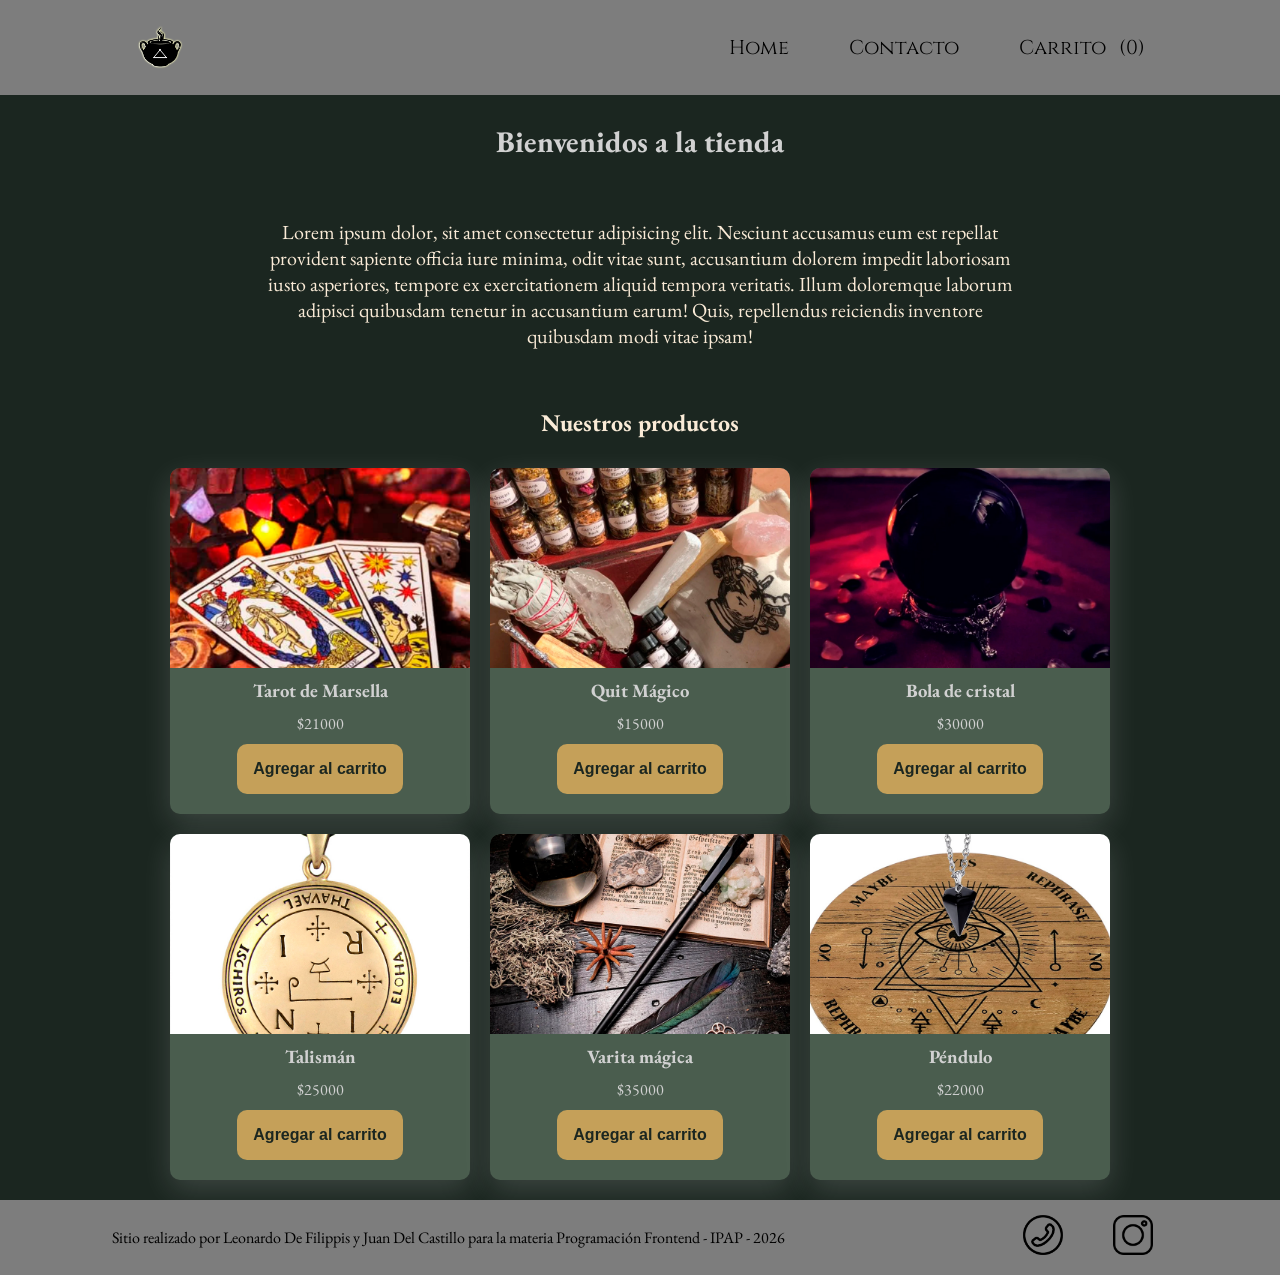
==== index.html @ 55ae88da "Programación Frontend TP integrador Proyecto en su primer etapa" ====
<!DOCTYPE html>
<html lang="en">
<head>
    <meta charset="UTF-8">
    <link rel="preconnect" href="https://fonts.googleapis.com">
    <meta name="viewport" content="width=device-width, initial-scale=1.0">
    <link rel="preconnect" href="https://fonts.gstatic.com" crossorigin>
    <link href="https://fonts.googleapis.com/css2?family=Cinzel:wght@400..900&family=Open+Sans:ital,wght@0,300..800;1,300..800&display=swap" rel="stylesheet">
    <link rel="preconnect" href="https://fonts.googleapis.com">
    <link rel="preconnect" href="https://fonts.gstatic.com" crossorigin>
    <link href="https://fonts.googleapis.com/css2?family=Almendra:ital,wght@0,400;0,700;1,400;1,700&family=Cinzel:wght@400..900&family=Open+Sans:ital,wght@0,300..800;1,300..800&display=swap" rel="stylesheet">
    <link rel="preconnect" href="https://fonts.googleapis.com">
    <link rel="preconnect" href="https://fonts.gstatic.com" crossorigin>
    <link href="https://fonts.googleapis.com/css2?family=Almendra:ital,wght@0,400;0,700;1,400;1,700&family=Cinzel:wght@400..900&family=EB+Garamond:ital,wght@0,400..800;1,400..800&family=Open+Sans:ital,wght@0,300..800;1,300..800&display=swap" rel="stylesheet">
    <link rel="stylesheet" href="./css/styles.css">
    <title>PROGRAMACIÓN FRONTEND - Actividad final integradora</title>
</head>
<body>
    <header>
        <div class="div-logo">
            <img src="./img/logo.PNG" href="./index.html" class="logo">
        </div>
 
        <nav class="header-nav">
            <ul>
                <li><a href="../index.html">Home</a></li>
                <li><a href="./pages/contacto.html">Contacto</a></li>
                <li><a href="./pages/carrito.html">Carrito<span id="contador-carrito"> (0)</span></a></li>

            </ul>

        </nav>
    </header>

    <main>
        <h1 class="titulo-home text-secondary">Bienvenidos a la tienda</h1>
        <p class="parrafo">Lorem ipsum dolor, sit amet consectetur adipisicing elit. Nesciunt accusamus eum est repellat provident sapiente officia iure minima, odit vitae sunt, accusantium dolorem impedit laboriosam iusto asperiores, tempore ex exercitationem aliquid tempora veritatis. Illum doloremque laborum adipisci quibusdam tenetur in accusantium earum! Quis, repellendus reiciendis inventore quibusdam modi vitae ipsam!</p>
        <section>
            <h2 class="titulo-productos text-secundary">Nuestros productos</h2>
            <div id="contenedor-tarjetas" class="contenedor-tarjetas">
                <!-- <article class=" card text-secondary">
                    <img src="./img/1.JPG" alt=¨Cartas del tarot de Masella¨ />
                    <h3>Tarot de Marsella</h3>
                    <p>72 cartas del tarot de Marsella</p>
                    <p>$21000</p>
                    <button class="btn bg-secondary text-dark">Agregar al carrito</button>
                </article>
                 
                <article class=" card text-secondary">
                    <img src="./img/2.JPG" alt=¨Cartas del tarot de Masella¨ />
                    <h3>Quit Mágico</h3>
                    <p>Herramientas para comenzar tus hechizos</p>
                    <p>$15000</p>
                    <button class="btn bg-secondary text-dark">Agregar al carrito</button>
                </article>
                
                <article class=" card text-secondary">
                    <img src="./img/3.JPG" alt=¨Cartas del tarot de Masella¨ />
                    <h3>Bola de cristal</h3>
                    <p>Herramienta para ver más allá de tus ojos</p>
                    <p>$30000</p>
                    <button class="btn bg-secondary text-dark">Agregar al carrito</button>
                </article>

                 <article class=" card text-secondary">
                    <img src="./img/4.JPG" alt=¨Cartas del tarot de Masella¨ />
                    <h3>Talisman</h3>
                    <p>Talismanes de protección</p>
                    <p>$15000</p>
                    <button class="btn bg-secondary text-dark">Agregar al carrito</button>
                </article>

             <article class=" card text-secondary">
                    <img src="./img/5.JPG" alt=¨Cartas del tarot de Masella¨ />
                    <h3>Varita mágica</h3>
                    <p>Varita para poder realizar tus hechizos</p>
                    <p>$35000</p>
                    <button class="btn bg-secondary text-dark">Agregar al carrito</button>
                </article>

                 <article class=" card text-secondary">
                    <img src="./img/6.JPG" alt=¨Cartas del tarot de Masella¨ />
                    <h3>Péndulo</h3>
                    <p>Herramienta para comunicarse con otros seres</p>
                    <p>$22000</p>
                    <button class="btn bg-secondary text-dark">Agregar al carrito</button>
                </article> -->

            </div>    

        </section>
    </main> 

    <footer>
        <p>Sitio realizado por Leonardo De Filippis y Juan Del Castillo para la materia Programación Frontend - IPAP - 2026</p>
        <nav>
            <ul class="footer-list">
                <li><img src="./img/ws.png" alt="logo-whatsapp"/></li>
                <li><img src="./img/instagram.png" alt="logo-instagram"/></li>
            </ul>
        </nav>
    </footer>   
    <script type="module" src="./js/index.js"></script>
</body>
</html>
---- css/styles.css ----
*{
    margin: 0;
    padding: 0;
    box-sizing: border-box;
}

html {
    font-size: 62.5%;
}

body{
    font-family: EB Garamond;
    font-size: 1.6rem;
    background: #1B2620;
    color: antiquewhite;
    display: flex;
    flex-direction: column;
    height: 100vh;
}

main {
    width: 80%;
    margin: auto;
    padding-bottom: 2rem;
    flex: 1;
    
    display: flex;
    flex-direction: column;
    align-items: center;
}

h1{
    font-size: 3rem;
    font-weight: 800px;
    line-height: 1.15;
    margin: 3rem 0;
}
h2{
    color: antiquewhite;
    font-size: 2.4rem;
    font-weight: 700;
    line-height: 1.2;
    text-align: center;
    margin: 3rem 0;
}

.btn {
    border:none;
    font-size: 1.6rem;
    font-weight: bold;
    padding: 1.6rem;
    border-radius: 1rem;
    color: #D1D1D1;
}

.btn-eliminar-carrito {
    background-color: #477a46;
    border: 2px solid #b8d0a6;
}

.btn-vaciar-carrito {
    background-color:#C5A059;
    color: #1d1a20;
}

.btn-vaciar-carrito:hover {
    background-color: #C5A059;
}


header, footer{
    background-color: #7D7D7D ;
    color: black;
    width: 100%;
    display: flex;
    justify-content: space-around;
    align-items: center;

}

.div-logo {
    margin-left: 2rem;
    font-weight: bold;
}

.logo, .header-nav ul li a{
    text-decoration: none;
    font-size: 2rem;
    color: inherit;
    display: inline-block;
    padding: 2rem;
}

.logo{
   width: 22%;
   
}

.header-nav{
    margin-right: 2rem;
    font-family: Cinzel;
}

.header-nav ul,
footer .footer-list {
    list-style: none;

    display: flex;
    gap: 2rem;
}

.footer-list img {
    width: 5rem;
    padding: 0.5rem;
}

.footer-list li{
padding: 1rem;
}

#contador-carrito {
    margin-left: 8px;
}

/*--------------COLORES----------------*/

.bg-primary {
    background-color: blue;
}
.bg-secondary {
    background-color: #C5A059;
}
.text-light {
    color: #7D7D7D;
}
.text-dark{
    color: #1B2620;
}
.text-secondary{
    color:#D1D1D1;
}


/*--------------HOME----------------*/

.parrafo{
    width: 80%;
    text-align: center;
    font-size: 2rem;
    padding: 3rem;
}

.contenedor-tarjetas{
    margin-top:2rem;
    display: flex;
    justify-content: center;
    flex-wrap: wrap;
    gap:2rem;
}
.card {
    background-color: #4A5D4E;
    width: 30rem;
    border-radius: 1rem;
    overflow: hidden;
    display: flex;
    flex-direction: column;
    align-items: center;
    gap: 1rem;
    padding-bottom: 2rem;
    box-shadow: 0 10px 30px rgba(255, 255, 255, 0.15);
    color: #D1D1D1;

}
.card img{
    width: 100%;
    height: 20rem;
    object-fit: cover;
}


/*--------------Contactos----------------*/

.titulo-contacto{
    margin: 2rem 0;
}

.form-contacto{
    background-color: #7D7D7D;
    color: #1B2620;
    width: 100%;
    max-width: 50rem;
    font-size: 2rem;
    padding: 3rem;
    border-radius: 1rem;

    box-shadow: 0 10px 30px rgba(255, 255, 255, 0.15);

}

.grupo-input{
    display: flex;
    flex-direction: column;
    gap: 0.8rem;
    margin-bottom: 2rem;

}

.grupo-input input,
.grupo-input textarea{
    border: none;
    background-color: transparent;
    border-bottom: solid 2px #C5A059;
    margin-bottom: 3rem;
}
/*--------------Carrito----------------*/

.mensaje-carrito-vacio {
    font-size: 2.5rem;
    text-align: center;
    margin-top: 2rem;
}

.acciones-carrito {
    margin-top: 2rem;
}


/*--------------MEDIA QUERIES----------------*/

@media (max-width:600px){

    header,
    footer {
        flex-direction: column;
    }
.header-nav,
div logo {
    margin: 0;
}

.logo {
    visibility: hidden;
    display: none;
}

}
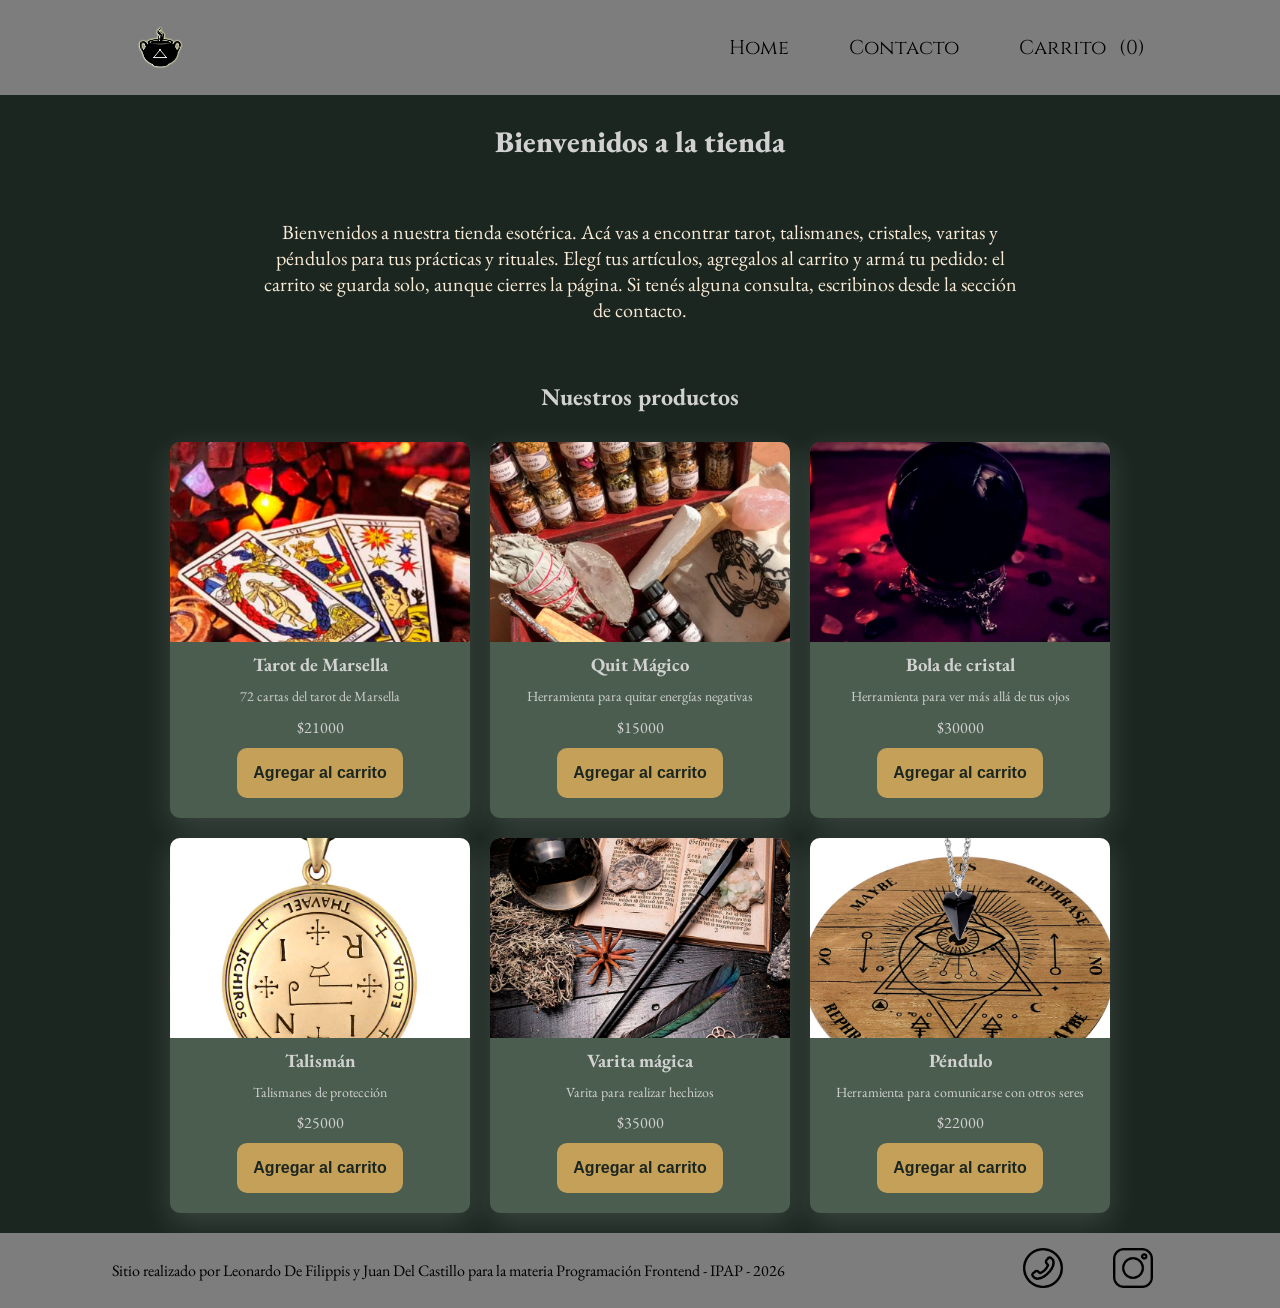
==== commit 558c14d4: "corrección de errores Encontré varios errores en styles.css productos.json index.html contacto index" ====
--- a/index.html
+++ b/index.html
@@ -1,29 +1,26 @@
 <!DOCTYPE html>
-<html lang="en">
+<html lang="es">
 <head>
     <meta charset="UTF-8">
-    <link rel="preconnect" href="https://fonts.googleapis.com">
     <meta name="viewport" content="width=device-width, initial-scale=1.0">
-    <link rel="preconnect" href="https://fonts.gstatic.com" crossorigin>
-    <link href="https://fonts.googleapis.com/css2?family=Cinzel:wght@400..900&family=Open+Sans:ital,wght@0,300..800;1,300..800&display=swap" rel="stylesheet">
+    <meta name="description" content="Tienda Esotérica: catálogo de artículos esotéricos con carrito de compras y contacto. Programación Frontend - 2026.">
     <link rel="preconnect" href="https://fonts.googleapis.com">
     <link rel="preconnect" href="https://fonts.gstatic.com" crossorigin>
-    <link href="https://fonts.googleapis.com/css2?family=Almendra:ital,wght@0,400;0,700;1,400;1,700&family=Cinzel:wght@400..900&family=Open+Sans:ital,wght@0,300..800;1,300..800&display=swap" rel="stylesheet">
-    <link rel="preconnect" href="https://fonts.googleapis.com">
-    <link rel="preconnect" href="https://fonts.gstatic.com" crossorigin>
-    <link href="https://fonts.googleapis.com/css2?family=Almendra:ital,wght@0,400;0,700;1,400;1,700&family=Cinzel:wght@400..900&family=EB+Garamond:ital,wght@0,400..800;1,400..800&family=Open+Sans:ital,wght@0,300..800;1,300..800&display=swap" rel="stylesheet">
+    <link href="https://fonts.googleapis.com/css2?family=Cinzel:wght@400..900&family=EB+Garamond:ital,wght@0,400..800;1,400..800&display=swap" rel="stylesheet">
     <link rel="stylesheet" href="./css/styles.css">
-    <title>PROGRAMACIÓN FRONTEND - Actividad final integradora</title>
+    <title>Tienda Esotérica - Inicio | Programación Frontend</title>
 </head>
 <body>
     <header>
         <div class="div-logo">
-            <img src="./img/logo.PNG" href="./index.html" class="logo">
+            <a href="./index.html" aria-label="Volver al inicio">
+                <img src="./img/logo.PNG" alt="Logo de Tienda Esotérica" class="logo">
+            </a>
         </div>
  
         <nav class="header-nav">
             <ul>
-                <li><a href="../index.html">Home</a></li>
+                <li><a href="./index.html">Home</a></li>
                 <li><a href="./pages/contacto.html">Contacto</a></li>
                 <li><a href="./pages/carrito.html">Carrito<span id="contador-carrito"> (0)</span></a></li>
 
@@ -34,9 +31,9 @@
 
     <main>
         <h1 class="titulo-home text-secondary">Bienvenidos a la tienda</h1>
-        <p class="parrafo">Lorem ipsum dolor, sit amet consectetur adipisicing elit. Nesciunt accusamus eum est repellat provident sapiente officia iure minima, odit vitae sunt, accusantium dolorem impedit laboriosam iusto asperiores, tempore ex exercitationem aliquid tempora veritatis. Illum doloremque laborum adipisci quibusdam tenetur in accusantium earum! Quis, repellendus reiciendis inventore quibusdam modi vitae ipsam!</p>
+        <p class="parrafo">Bienvenidos a nuestra tienda esotérica. Acá vas a encontrar tarot, talismanes, cristales, varitas y péndulos para tus prácticas y rituales. Elegí tus artículos, agregalos al carrito y armá tu pedido: el carrito se guarda solo, aunque cierres la página. Si tenés alguna consulta, escribinos desde la sección de contacto.</p>
         <section>
-            <h2 class="titulo-productos text-secundary">Nuestros productos</h2>
+            <h2 class="titulo-productos text-secondary">Nuestros productos</h2>
             <div id="contenedor-tarjetas" class="contenedor-tarjetas">
                 <!-- <article class=" card text-secondary">
                     <img src="./img/1.JPG" alt=¨Cartas del tarot de Masella¨ />
--- a/css/styles.css
+++ b/css/styles.css
@@ -31,7 +31,7 @@
 
 h1{
     font-size: 3rem;
-    font-weight: 800px;
+    font-weight: 800;
     line-height: 1.15;
     margin: 3rem 0;
 }
@@ -58,13 +58,26 @@
     border: 2px solid #b8d0a6;
 }
 
+.btn-eliminar-carrito:hover {
+    background-color: #568f54;
+}
+
 .btn-vaciar-carrito {
     background-color:#C5A059;
     color: #1d1a20;
 }
 
 .btn-vaciar-carrito:hover {
-    background-color: #C5A059;
+    background-color: #D9B772;
+}
+
+/* estado de foco visible: accesibilidad (navegación con teclado) */
+a:focus-visible,
+button:focus-visible,
+input:focus-visible,
+textarea:focus-visible {
+    outline: 3px solid #C5A059;
+    outline-offset: 3px;
 }
 
 
@@ -175,6 +188,13 @@
     width: 100%;
     height: 20rem;
     object-fit: cover;
+}
+
+.card-desc{
+    font-size: 1.4rem;
+    line-height: 1.4;
+    text-align: center;
+    padding: 0 1.5rem;
 }
 
 
@@ -212,6 +232,22 @@
     border-bottom: solid 2px #C5A059;
     margin-bottom: 3rem;
 }
+
+/* mensaje de error del formulario de contacto (contraste 13.3:1 sobre #1B2620) */
+.mensaje-error{
+    background-color: #1B2620;
+    color: #FAEBD7;
+    border-left: solid 4px #C5A059;
+    border-radius: 0.4rem;
+    font-size: 1.5rem;
+    line-height: 1.4;
+    padding: 1.2rem 1.4rem;
+    margin-bottom: 1.8rem;
+}
+
+.mensaje-error:empty{
+    display: none;
+}
 /*--------------Carrito----------------*/
 
 .mensaje-carrito-vacio {
@@ -233,14 +269,15 @@
     footer {
         flex-direction: column;
     }
-.header-nav,
-div logo {
-    margin: 0;
-}
-
-.logo {
-    visibility: hidden;
-    display: none;
-}
-
-}
+
+    .header-nav,
+    .div-logo {
+        margin: 0;
+    }
+
+    .logo {
+        visibility: hidden;
+        display: none;
+    }
+
+}
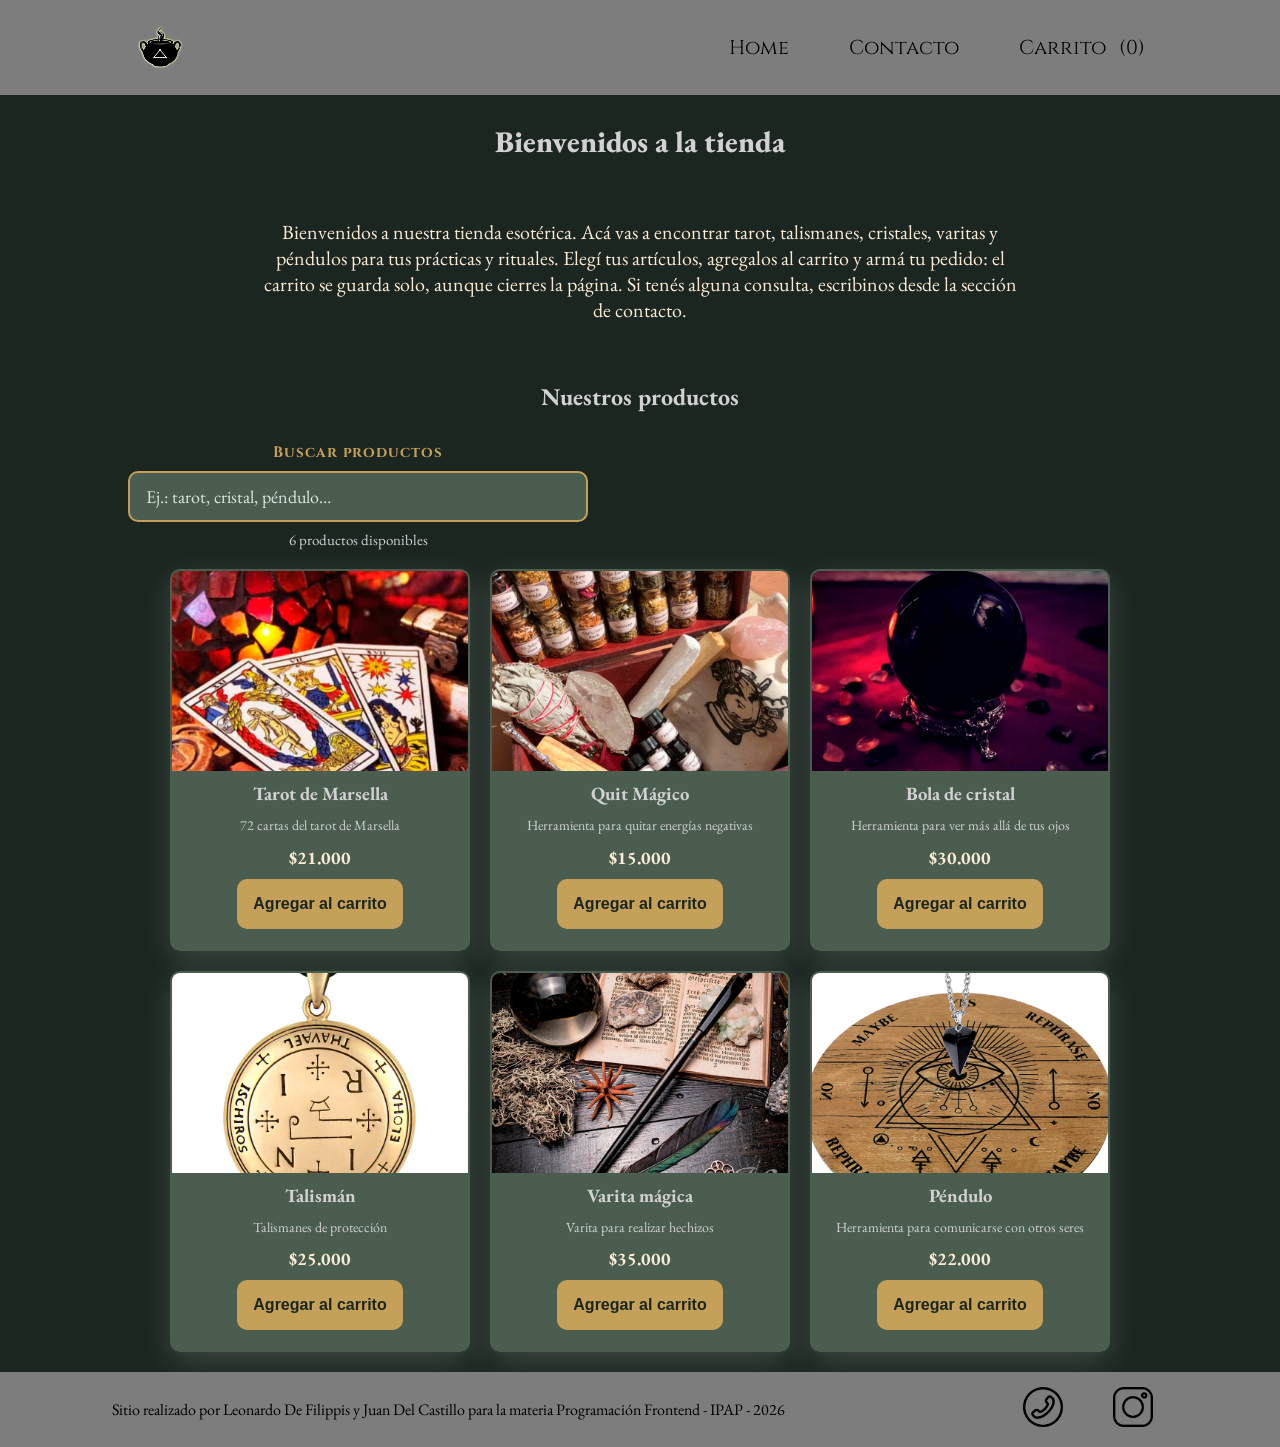
==== commit e0c1bd3c: "feat: buscador, cantidades, total y microinteracciones de UI Funciones minimas de la tienda (enuncia" ====
--- a/index.html
+++ b/index.html
@@ -34,54 +34,16 @@
         <p class="parrafo">Bienvenidos a nuestra tienda esotérica. Acá vas a encontrar tarot, talismanes, cristales, varitas y péndulos para tus prácticas y rituales. Elegí tus artículos, agregalos al carrito y armá tu pedido: el carrito se guarda solo, aunque cierres la página. Si tenés alguna consulta, escribinos desde la sección de contacto.</p>
         <section>
             <h2 class="titulo-productos text-secondary">Nuestros productos</h2>
+
+            <div class="buscador">
+                <label for="buscar-producto">Buscar productos</label>
+                <input type="search" id="buscar-producto" name="buscar"
+                       placeholder="Ej.: tarot, cristal, péndulo…" autocomplete="off">
+                <p id="buscador-estado" class="buscador-estado" role="status" aria-live="polite"></p>
+            </div>
+
             <div id="contenedor-tarjetas" class="contenedor-tarjetas">
-                <!-- <article class=" card text-secondary">
-                    <img src="./img/1.JPG" alt=¨Cartas del tarot de Masella¨ />
-                    <h3>Tarot de Marsella</h3>
-                    <p>72 cartas del tarot de Marsella</p>
-                    <p>$21000</p>
-                    <button class="btn bg-secondary text-dark">Agregar al carrito</button>
-                </article>
-                 
-                <article class=" card text-secondary">
-                    <img src="./img/2.JPG" alt=¨Cartas del tarot de Masella¨ />
-                    <h3>Quit Mágico</h3>
-                    <p>Herramientas para comenzar tus hechizos</p>
-                    <p>$15000</p>
-                    <button class="btn bg-secondary text-dark">Agregar al carrito</button>
-                </article>
-                
-                <article class=" card text-secondary">
-                    <img src="./img/3.JPG" alt=¨Cartas del tarot de Masella¨ />
-                    <h3>Bola de cristal</h3>
-                    <p>Herramienta para ver más allá de tus ojos</p>
-                    <p>$30000</p>
-                    <button class="btn bg-secondary text-dark">Agregar al carrito</button>
-                </article>
 
-                 <article class=" card text-secondary">
-                    <img src="./img/4.JPG" alt=¨Cartas del tarot de Masella¨ />
-                    <h3>Talisman</h3>
-                    <p>Talismanes de protección</p>
-                    <p>$15000</p>
-                    <button class="btn bg-secondary text-dark">Agregar al carrito</button>
-                </article>
-
-             <article class=" card text-secondary">
-                    <img src="./img/5.JPG" alt=¨Cartas del tarot de Masella¨ />
-                    <h3>Varita mágica</h3>
-                    <p>Varita para poder realizar tus hechizos</p>
-                    <p>$35000</p>
-                    <button class="btn bg-secondary text-dark">Agregar al carrito</button>
-                </article>
-
-                 <article class=" card text-secondary">
-                    <img src="./img/6.JPG" alt=¨Cartas del tarot de Masella¨ />
-                    <h3>Péndulo</h3>
-                    <p>Herramienta para comunicarse con otros seres</p>
-                    <p>$22000</p>
-                    <button class="btn bg-secondary text-dark">Agregar al carrito</button>
-                </article> -->
 
             </div>    
 
--- a/css/styles.css
+++ b/css/styles.css
@@ -15,7 +15,7 @@
     color: antiquewhite;
     display: flex;
     flex-direction: column;
-    height: 100vh;
+    min-height: 100vh;
 }
 
 main {
@@ -51,24 +51,43 @@
     padding: 1.6rem;
     border-radius: 1rem;
     color: #D1D1D1;
-}
-
+    cursor: pointer;
+    transition: background-color .22s ease, color .22s ease, transform .15s ease;
+}
+
+/* sensación de presión al hacer clic */
+.btn:active {
+    transform: scale(0.97);
+}
+
+/* verde más oscuro: el texto pasa de 3.3:1 a 5.3:1 (WCAG AA) */
 .btn-eliminar-carrito {
-    background-color: #477a46;
+    background-color: #3E6B3D;
     border: 2px solid #b8d0a6;
+    color: #FAEBD7;
 }
 
 .btn-eliminar-carrito:hover {
-    background-color: #568f54;
+    background-color: #447444;
+}
+
+.btn-finalizar-carrito {
+    background-color:#C5A059;
+    color: #1B2620;
+}
+
+.btn-finalizar-carrito:hover {
+    background-color: #D9B772;
 }
 
 .btn-vaciar-carrito {
-    background-color:#C5A059;
-    color: #1d1a20;
+    background-color: transparent;
+    color: #FAEBD7;
+    border: 2px solid #C5A059;
 }
 
 .btn-vaciar-carrito:hover {
-    background-color: #D9B772;
+    background-color: rgba(197, 160, 89, 0.18);
 }
 
 /* estado de foco visible: accesibilidad (navegación con teclado) */
@@ -173,6 +192,7 @@
 .card {
     background-color: #4A5D4E;
     width: 30rem;
+    border: 2px solid transparent;
     border-radius: 1rem;
     overflow: hidden;
     display: flex;
@@ -182,12 +202,37 @@
     padding-bottom: 2rem;
     box-shadow: 0 10px 30px rgba(255, 255, 255, 0.15);
     color: #D1D1D1;
-
-}
+    transition: transform .28s ease, box-shadow .28s ease, border-color .28s ease;
+
+}
+
+/* la tarjeta se ilumina al pasar el mouse (y también al enfocarla con teclado) */
+.card:hover,
+.card:focus-within {
+    transform: translateY(-0.6rem);
+    border-color: #C5A059;
+    box-shadow: 0 18px 38px rgba(197, 160, 89, 0.32);
+}
+
 .card img{
     width: 100%;
     height: 20rem;
     object-fit: cover;
+    transition: transform .45s ease;
+}
+
+.card:hover img,
+.card:focus-within img {
+    transform: scale(1.06);
+}
+
+.card h3 {
+    transition: color .28s ease;
+}
+
+.card:hover h3,
+.card:focus-within h3 {
+    color: #FAEBD7;
 }
 
 .card-desc{
@@ -197,6 +242,183 @@
     padding: 0 1.5rem;
 }
 
+.card-precio{
+    font-size: 1.8rem;
+    font-weight: bold;
+    color: #FAEBD7;
+}
+
+.card-subtotal{
+    font-size: 1.6rem;
+    font-weight: bold;
+    color: #FAEBD7;
+}
+
+
+/*--------------BUSCADOR----------------*/
+
+.buscador{
+    width: 100%;
+    max-width: 46rem;
+    display: flex;
+    flex-direction: column;
+    gap: 0.8rem;
+    margin-top: 1rem;
+}
+
+.buscador label{
+    font-family: Cinzel;
+    font-size: 1.5rem;
+    font-weight: 700;
+    letter-spacing: 0.06em;
+    text-align: center;
+    color: #C5A059;
+}
+
+.buscador input{
+    width: 100%;
+    font-family: EB Garamond;
+    font-size: 1.8rem;
+    color: #FAEBD7;
+    background-color: #4A5D4E;
+    border: 2px solid #C5A059;
+    border-radius: 1rem;
+    padding: 1.2rem 1.6rem;
+    transition: border-color .2s ease;
+}
+
+.buscador input::placeholder{
+    color: #DDE5DE;
+    opacity: 1;
+}
+
+.buscador input:hover{
+    border-color: #D9B772;
+}
+
+.buscador-estado{
+    min-height: 1.8rem;
+    font-size: 1.5rem;
+    text-align: center;
+    color: #D1D1D1;
+}
+
+.sin-resultados{
+    width: 100%;
+    padding: 3rem;
+    font-size: 2rem;
+    line-height: 1.5;
+    text-align: center;
+    color: #FAEBD7;
+    border: 2px dashed #C5A059;
+    border-radius: 1rem;
+}
+
+
+/*--------------CARGA (skeleton)----------------*/
+
+.skeleton{
+    width: 30rem;
+    padding-bottom: 2rem;
+    border-radius: 1rem;
+    overflow: hidden;
+    background-color: #4A5D4E;
+    box-shadow: 0 10px 30px rgba(255, 255, 255, 0.15);
+}
+
+.skeleton-img,
+.skeleton-linea{
+    display: block;
+    background-color: #3E4F45;
+    background-image: linear-gradient(90deg, transparent 15%, rgba(255, 255, 255, 0.16) 50%, transparent 85%);
+    background-size: 220% 100%;
+    animation: shimmer 1.3s linear infinite;
+}
+
+.skeleton-img{
+    height: 20rem;
+}
+
+.skeleton-linea{
+    height: 1.4rem;
+    margin: 1.8rem 2rem;
+    border-radius: 0.7rem;
+}
+
+.skeleton-linea.corta{
+    width: 55%;
+    margin-left: auto;
+    margin-right: auto;
+}
+
+@keyframes shimmer{
+    from { background-position: 160% 0; }
+    to   { background-position: -60% 0; }
+}
+
+
+/*--------------MENSAJES (toast)----------------*/
+
+/* en reemplazo del alert() que bloqueaba la pantalla */
+.toast{
+    position: fixed;
+    left: 50%;
+    bottom: 3rem;
+    z-index: 100;
+    max-width: min(90vw, 46rem);
+    padding: 1.4rem 2rem;
+    font-size: 1.6rem;
+    line-height: 1.4;
+    text-align: center;
+    color: #FAEBD7;
+    background-color: #1B2620;
+    border: 2px solid #C5A059;
+    border-radius: 1rem;
+    box-shadow: 0 14px 34px rgba(0, 0, 0, 0.5);
+    opacity: 0;
+    transform: translate(-50%, 2rem);
+    pointer-events: none;
+    transition: opacity .3s ease, transform .3s ease;
+}
+
+.toast-visible{
+    opacity: 1;
+    transform: translate(-50%, 0);
+}
+
+.toast-exito{
+    border-left: 6px solid #C5A059;
+}
+
+.toast-aviso{
+    border-left: 6px solid #D1D1D1;
+}
+
+
+/*--------------ANIMACIONES----------------*/
+
+/* la tarjeta entra con fundido; "backwards" libera el transform al terminar
+   para que hover y foco sigan funcionando */
+.card-entrada{
+    animation: card-entrada .55s ease-out backwards;
+}
+
+@keyframes card-entrada{
+    from { opacity: 0; transform: translateY(1.4rem); }
+    to   { opacity: 1; transform: translateY(0); }
+}
+
+@keyframes contador-pulso{
+    0%   { transform: scale(1); }
+    45%  { transform: scale(1.6); }
+    100% { transform: scale(1); }
+}
+
+#contador-carrito.contador-pulso{
+    display: inline-block;
+    animation: contador-pulso .45s ease-out;
+}
+
 
 /*--------------Contactos----------------*/
 
@@ -206,7 +428,8 @@
 
 .form-contacto{
     background-color: #7D7D7D;
-    color: #1B2620;
+    /* negro sobre #7D7D7D = 5.1:1 (igual que header/footer); con #1B2620 daba 3.79:1 */
+    color: #000000;
     width: 100%;
     max-width: 50rem;
     font-size: 2rem;
@@ -258,11 +481,106 @@
 
 .acciones-carrito {
     margin-top: 2rem;
+    display: flex;
+    flex-wrap: wrap;
+    justify-content: center;
+    gap: 1.6rem;
+}
+
+/* controlador de cantidad:  −  [ n ]  + */
+.stepper {
+    display: flex;
+    align-items: center;
+    gap: 1rem;
+}
+
+.btn-stepper {
+    width: 3.4rem;
+    height: 3.4rem;
+    padding: 0;
+    border: 2px solid #C5A059;
+    border-radius: 50%;
+    background-color: transparent;
+    color: #FAEBD7;
+    font-size: 2rem;
+    line-height: 1;
+    cursor: pointer;
+    transition: background-color .2s ease, color .2s ease, transform .15s ease;
+}
+
+.btn-stepper:hover {
+    background-color: #C5A059;
+    color: #1B2620;
+}
+
+.btn-stepper:active {
+    transform: scale(0.9);
+}
+
+.stepper-cantidad {
+    min-width: 3.4rem;
+    text-align: center;
+    font-size: 2rem;
+    font-weight: bold;
+    color: #FAEBD7;
+}
+
+#resumen-carrito {
+    width: 100%;
+    display: flex;
+    justify-content: center;
+}
+
+.resumen {
+    width: 100%;
+    max-width: 50rem;
+    padding: 2rem;
+    background-color: #1B2620;
+    border: 2px solid #C5A059;
+    border-radius: 1rem;
+    box-shadow: 0 10px 30px rgba(255, 255, 255, 0.15);
+    display: flex;
+    flex-direction: column;
+    gap: 0.8rem;
+}
+
+.resumen-detalle {
+    font-size: 1.6rem;
+    color: #D1D1D1;
+}
+
+.resumen-total {
+    font-size: 2.6rem;
+    font-weight: bold;
+    color: #FAEBD7;
+}
+
+.resumen-total span {
+    color: #C5A059;
 }
 
 
 /*--------------MEDIA QUERIES----------------*/
 
+/* pantallas intermedias */
+@media (max-width: 900px){
+
+    main {
+        width: 90%;
+    }
+
+    h1 {
+        font-size: 2.6rem;
+        margin: 2.4rem 0;
+    }
+
+    .parrafo {
+        padding: 2.4rem;
+        font-size: 1.8rem;
+    }
+}
+
+/* pantalla chica */
 @media (max-width:600px){
 
     header,
@@ -275,9 +593,80 @@
         margin: 0;
     }
 
+    /* el nav medía 416px y desbordaba la pantalla chica */
+    .header-nav ul {
+        gap: 0.6rem;
+        flex-wrap: wrap;
+        justify-content: center;
+    }
+
+    .header-nav ul li a {
+        font-size: 1.7rem;
+        padding: 1.2rem 1rem;
+    }
+
     .logo {
         visibility: hidden;
         display: none;
     }
 
-}
+    main {
+        width: 92%;
+    }
+
+    .parrafo {
+        width: 100%;
+        padding: 2rem 0;
+    }
+
+    .contenedor-tarjetas {
+        width: 100%;
+        gap: 1.6rem;
+    }
+
+    .card,
+    .skeleton {
+        width: min(30rem, 100%);
+    }
+
+    .buscador {
+        max-width: none;
+    }
+
+    .acciones-carrito {
+        width: 100%;
+        flex-direction: column;
+        align-items: stretch;
+    }
+
+    .acciones-carrito .btn {
+        width: 100%;
+    }
+
+    .resumen {
+        max-width: none;
+    }
+
+    .form-contacto {
+        padding: 2rem;
+    }
+
+    .toast {
+        bottom: 1.6rem;
+        max-width: calc(100vw - 3rem);
+    }
+
+}
+
+/* accesibilidad: respeta la preferencia del usuario por menos movimiento */
+@media (prefers-reduced-motion: reduce){
+
+    *,
+    *::before,
+    *::after {
+        animation-duration: 0.01ms !important;
+        animation-delay: 0ms !important;
+        transition-duration: 0.01ms !important;
+    }
+
+}
